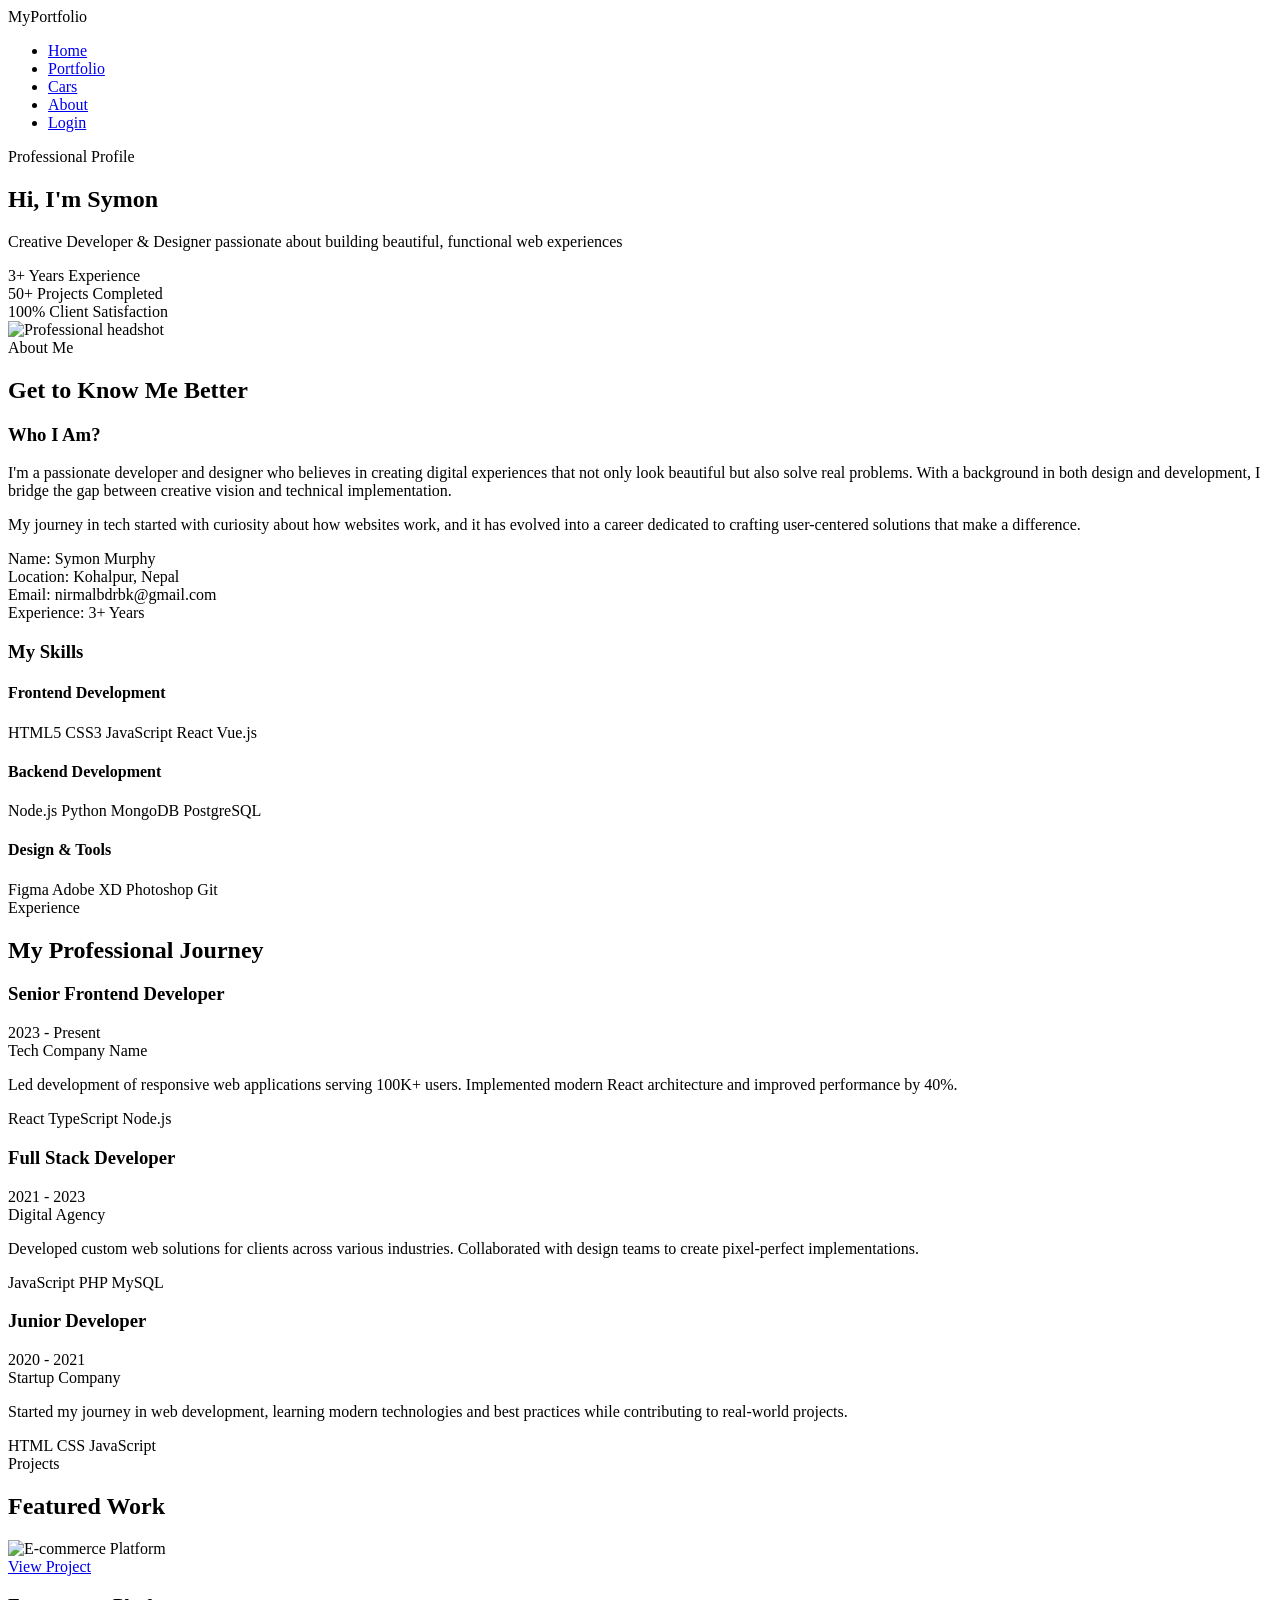
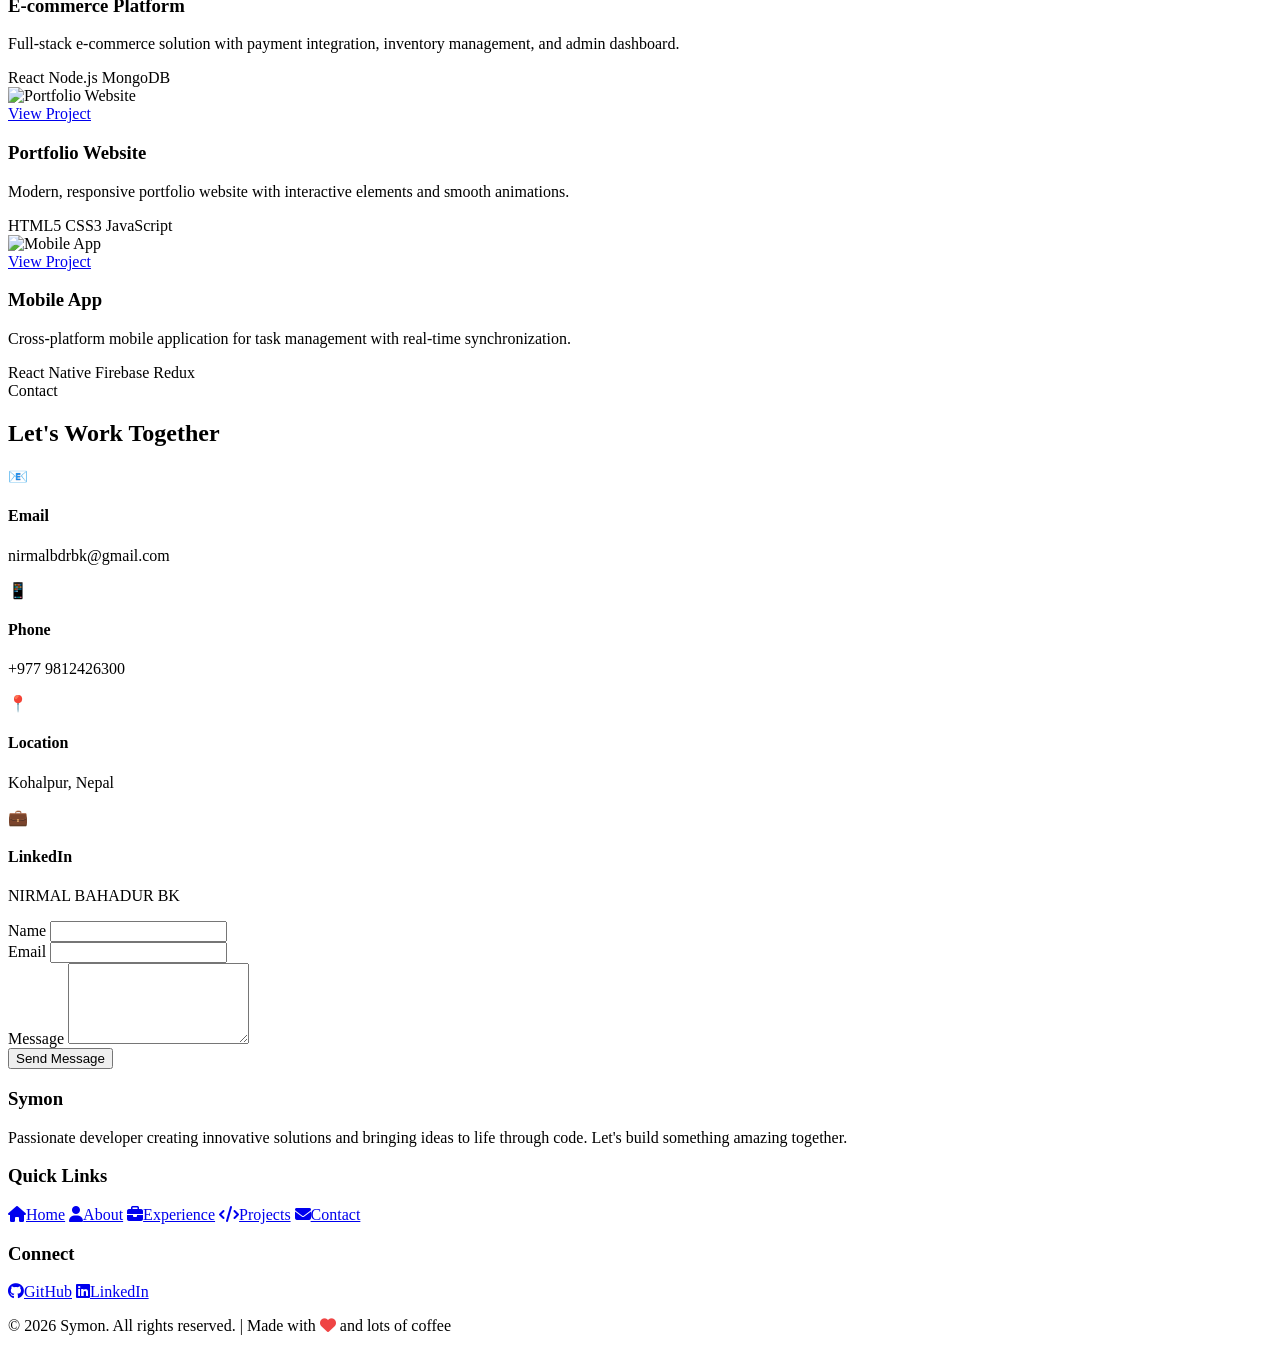
==== portfolio.html @ 5cd1dfa6 "portfolio HTML" ====
<!DOCTYPE html>
<html lang="en">
<head>
    <meta charset="UTF-8">
    <meta name="viewport" content="width=device-width, initial-scale=1.0">
    <title>My Portfolio | Professional Profile</title>
    <link href="https://fonts.googleapis.com/css2?family=Sora:wght@400;500;600;700;800&family=DM+Sans:wght@400;500;700&display=swap" rel="stylesheet">
    <link rel="stylesheet" href="https://cdnjs.cloudflare.com/ajax/libs/font-awesome/6.4.0/css/all.min.css" integrity="sha512-p0dMia7JN+Dz998t5u6NReN7EZaN3VFC7MQusqZ9x0h+3j4gcU+vX+F2FcvXmYkxNTPAu9v0NndHK0PbkI3v6w==" crossorigin="anonymous" referrerpolicy="no-referrer" />
    <link rel="stylesheet" href="./portfolio.css">
</head>
<body>
    <!-- Navigation Bar -->
    <nav class="navbar">
        <div class="nav-container">
            <div class="logo">MyPortfolio</div>
            <ul class="nav-menu">
                <li><a href="#home" class="nav-link active">Home</a></li>
                <li><a href="#projects" class="nav-link">Portfolio</a></li>
                <li><a href="./cars.html" class="nav-link">Cars</a></li>
                <li><a href="#about" class="nav-link">About</a></li>
                <li><a href="./login.html" class="nav-link login-btn">Login</a></li>
            </ul>
        </div>
    </nav>

    <!-- Hero Section -->
    <section class="portfolio-hero" id="home">
        <div class="hero-content">
            <div class="hero-badge">Professional Profile</div>
            <h1 class="hero-title">Hi, I'm <span class="highlight">Symon</span></h1>
            <p class="hero-subtitle">Creative Developer & Designer passionate about building beautiful, functional web experiences</p>
            <div class="hero-stats">
                <div class="stat-item">
                    <span class="stat-number">3+</span>
                    <span class="stat-label">Years Experience</span>
                </div>
                <div class="stat-item">
                    <span class="stat-number">50+</span>
                    <span class="stat-label">Projects Completed</span>
                </div>
                <div class="stat-item">
                    <span class="stat-number">100%</span>
                    <span class="stat-label">Client Satisfaction</span>
                </div>
            </div>
        </div>
        <div class="hero-visual">
            <div class="profile-image">
                <img src="./images/IMG.jpg" alt="Professional headshot" class="profile-photo">
                <div class="profile-overlay"></div>
            </div>
        </div>
    </section>

    <!-- About Section -->
    <section class="about-section" id="about">
        <div class="section-container">
            <div class="section-header">
                <div class="section-label">About Me</div>
                <h2>Get to Know Me Better</h2>
            </div>
            <div class="about-grid">
                <div class="about-content">
                    <h3>Who I Am?</h3>
                    <p>I'm a passionate developer and designer who believes in creating digital experiences that not only look beautiful but also solve real problems. With a background in both design and development, I bridge the gap between creative vision and technical implementation.</p>
                    <p>My journey in tech started with curiosity about how websites work, and it has evolved into a career dedicated to crafting user-centered solutions that make a difference.</p>
                    <div class="personal-info">
                        <div class="info-item">
                            <span class="info-label">Name:</span>
                            <span class="info-value">Symon Murphy</span>
                        </div>
                        <div class="info-item">
                            <span class="info-label">Location:</span>
                            <span class="info-value">Kohalpur, Nepal</span>
                        </div>
                        <div class="info-item">
                            <span class="info-label">Email:</span>
                            <span class="info-value">nirmalbdrbk@gmail.com</span>
                        </div>
                        <div class="info-item">
                            <span class="info-label">Experience:</span>
                            <span class="info-value">3+ Years</span>
                        </div>
                    </div>
                </div>
                <div class="skills-content">
                    <h3>My Skills</h3>
                    <div class="skills-grid">
                        <div class="skill-category">
                            <h4>Frontend Development</h4>
                            <div class="skill-tags">
                                <span class="skill-tag">HTML5</span>
                                <span class="skill-tag">CSS3</span>
                                <span class="skill-tag">JavaScript</span>
                                <span class="skill-tag">React</span>
                                <span class="skill-tag">Vue.js</span>
                            </div>
                        </div>
                        <div class="skill-category">
                            <h4>Backend Development</h4>
                            <div class="skill-tags">
                                <span class="skill-tag">Node.js</span>
                                <span class="skill-tag">Python</span>
                                <span class="skill-tag">MongoDB</span>
                                <span class="skill-tag">PostgreSQL</span>
                            </div>
                        </div>
                        <div class="skill-category">
                            <h4>Design & Tools</h4>
                            <div class="skill-tags">
                                <span class="skill-tag">Figma</span>
                                <span class="skill-tag">Adobe XD</span>
                                <span class="skill-tag">Photoshop</span>
                                <span class="skill-tag">Git</span>
                            </div>
                        </div>
                    </div>
                </div>
            </div>
        </div>
    </section>

    <!-- Experience Section -->
    <section class="experience-section" id="experience">
        <div class="section-container">
            <div class="section-header">
                <div class="section-label">Experience</div>
                <h2>My Professional Journey</h2>
            </div>
            <div class="timeline">
                <div class="timeline-item">
                    <div class="timeline-marker"></div>
                    <div class="timeline-content">
                        <div class="timeline-header">
                            <h3>Senior Frontend Developer</h3>
                            <span class="timeline-date">2023 - Present</span>
                        </div>
                        <div class="timeline-company">Tech Company Name</div>
                        <p>Led development of responsive web applications serving 100K+ users. Implemented modern React architecture and improved performance by 40%.</p>
                        <div class="timeline-skills">
                            <span>React</span>
                            <span>TypeScript</span>
                            <span>Node.js</span>
                        </div>
                    </div>
                </div>
                <div class="timeline-item">
                    <div class="timeline-marker"></div>
                    <div class="timeline-content">
                        <div class="timeline-header">
                            <h3>Full Stack Developer</h3>
                            <span class="timeline-date">2021 - 2023</span>
                        </div>
                        <div class="timeline-company">Digital Agency</div>
                        <p>Developed custom web solutions for clients across various industries. Collaborated with design teams to create pixel-perfect implementations.</p>
                        <div class="timeline-skills">
                            <span>JavaScript</span>
                            <span>PHP</span>
                            <span>MySQL</span>
                        </div>
                    </div>
                </div>
                <div class="timeline-item">
                    <div class="timeline-marker"></div>
                    <div class="timeline-content">
                        <div class="timeline-header">
                            <h3>Junior Developer</h3>
                            <span class="timeline-date">2020 - 2021</span>
                        </div>
                        <div class="timeline-company">Startup Company</div>
                        <p>Started my journey in web development, learning modern technologies and best practices while contributing to real-world projects.</p>
                        <div class="timeline-skills">
                            <span>HTML</span>
                            <span>CSS</span>
                            <span>JavaScript</span>
                        </div>
                    </div>
                </div>
            </div>
        </div>
    </section>

    <!-- Projects Section -->
    <section class="projects-section" id="projects">
        <div class="section-container">
            <div class="section-header">
                <div class="section-label">Projects</div>
                <h2>Featured Work</h2>
            </div>
            <div class="projects-grid">
                <div class="project-card">
                    <div class="project-image">
                        <img src="./images/commerce.avif" alt="E-commerce Platform">
                        <div class="project-overlay">
                            <a href="#" class="project-link">View Project</a>
                        </div>
                    </div>
                    <div class="project-content">
                        <h3>E-commerce Platform</h3>
                        <p>Full-stack e-commerce solution with payment integration, inventory management, and admin dashboard.</p>
                        <div class="project-tech">
                            <span>React</span>
                            <span>Node.js</span>
                            <span>MongoDB</span>
                        </div>
                    </div>
                </div>
                <div class="project-card">
                    <div class="project-image">
                        <img src="./images/portfolio.png" alt="Portfolio Website">
                        <div class="project-overlay">
                            <a href="#" class="project-link">View Project</a>
                        </div>
                    </div>
                    <div class="project-content">
                        <h3>Portfolio Website</h3>
                        <p>Modern, responsive portfolio website with interactive elements and smooth animations.</p>
                        <div class="project-tech">
                            <span>HTML5</span>
                            <span>CSS3</span>
                            <span>JavaScript</span>
                        </div>
                    </div>
                </div>
                <div class="project-card">
                    <div class="project-image">
                        <img src="./images/mobile_app.jpg" alt="Mobile App">
                        <div class="project-overlay">
                            <a href="#" class="project-link">View Project</a>
                        </div>
                    </div>
                    <div class="project-content">
                        <h3>Mobile App</h3>
                        <p>Cross-platform mobile application for task management with real-time synchronization.</p>
                        <div class="project-tech">
                            <span>React Native</span>
                            <span>Firebase</span>
                            <span>Redux</span>
                        </div>
                    </div>
                </div>
            </div>
        </div>
    </section>

    <!-- Contact Section -->
    <section class="contact-section" id="contact">
        <div class="section-container">
            <div class="section-header">
                <div class="section-label">Contact</div>
                <h2>Let's Work Together</h2>
            </div>
            <div class="contact-content">
                <div class="contact-info">
                    <div class="contact-item">
                        <div class="contact-icon">📧</div>
                        <div class="contact-details">
                            <h4>Email</h4>
                            <p>nirmalbdrbk@gmail.com</p>
                        </div>
                    </div>
                    <div class="contact-item">
                        <div class="contact-icon">📱</div>
                        <div class="contact-details">
                            <h4>Phone</h4>
                            <p>+977 9812426300</p>
                        </div>
                    </div>
                    <div class="contact-item">
                        <div class="contact-icon">📍</div>
                        <div class="contact-details">
                            <h4>Location</h4>
                            <p>Kohalpur, Nepal</p>
                        </div>
                    </div>
                    <div class="contact-item">
                        <div class="contact-icon">💼</div>
                        <div class="contact-details">
                            <h4>LinkedIn</h4>
                            <p>NIRMAL BAHADUR BK</p>
                        </div>
                    </div>
                </div>
                <div class="contact-form">
                    <form class="form">
                        <div class="form-group">
                            <label for="contact-name">Name</label>
                            <input type="text" id="contact-name" name="name" required>
                        </div>
                        <div class="form-group">
                            <label for="contact-email">Email</label>
                            <input type="email" id="contact-email" name="email" required>
                        </div>
                        <div class="form-group">
                            <label for="contact-message">Message</label>
                            <textarea id="contact-message" name="message" rows="5" required></textarea>
                        </div>
                        <button type="submit" class="submit-btn">Send Message</button>
                    </form>
                </div>
            </div>
        </div>
    </section>

    <!-- Footer -->
    <footer class="footer">
        <div class="footer-container">
            <div class="footer-content">
                <div class="footer-section">
                    <h3>Symon</h3>
                    <p>Passionate developer creating innovative solutions and bringing ideas to life through code. Let's build something amazing together.</p>
                </div>
                <div class="footer-section">
                    <h3>Quick Links</h3>
                    <div class="footer-links">
                        <a href="./index.html"><i class="fas fa-home"></i>Home</a>
                        <a href="#about"><i class="fas fa-user"></i>About</a>
                        <a href="#experience"><i class="fas fa-briefcase"></i>Experience</a>
                        <a href="#projects"><i class="fas fa-code"></i>Projects</a>
                        <a href="#contact"><i class="fas fa-envelope"></i>Contact</a>
                    </div>
                </div>
                <div class="footer-section">
                    <h3>Connect</h3>
                    <div class="footer-links">
                        <a href="https://github.com/symon-br" target="_blank"><i class="fab fa-github"></i>GitHub</a>
                        <a href="https://www.linkedin.com/in/nirmal-bahadur-bk-346a613a9/" target="_blank"><i class="fab fa-linkedin"></i>LinkedIn</a>
                        <!-- <a href="mailto:nirmalbdrbk@gmail.com"><i class="fas fa-envelope"></i>Email</a> -->
                    </div>
                </div>
            </div>
            <div class="footer-bottom">
                <p>&copy; 2026 <span class="highlight">Symon</span>. All rights reserved. | Made with <i class="fas fa-heart" style="color: #ef4444;"></i> and lots of coffee</p>
            </div>
        </div>
    </footer>

    <script src="./portfolio.js"></script>
</body>
</html>
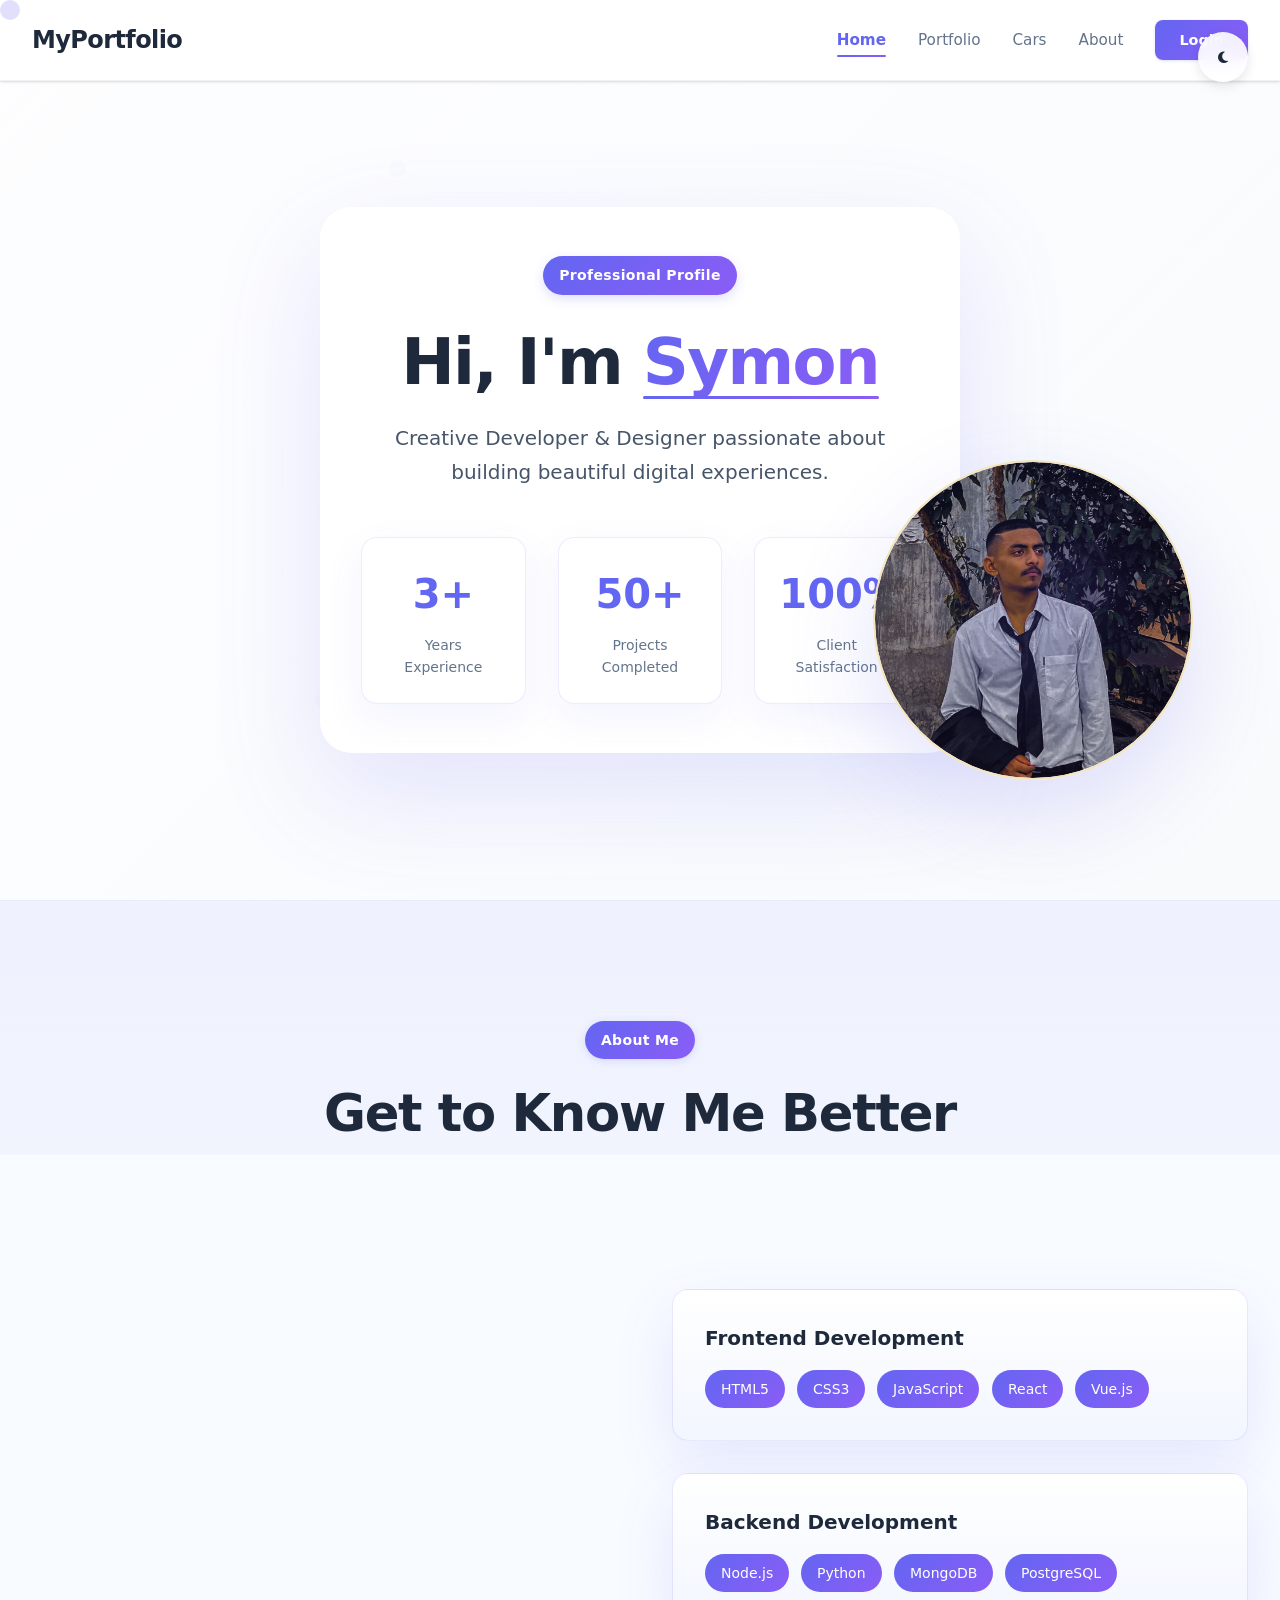
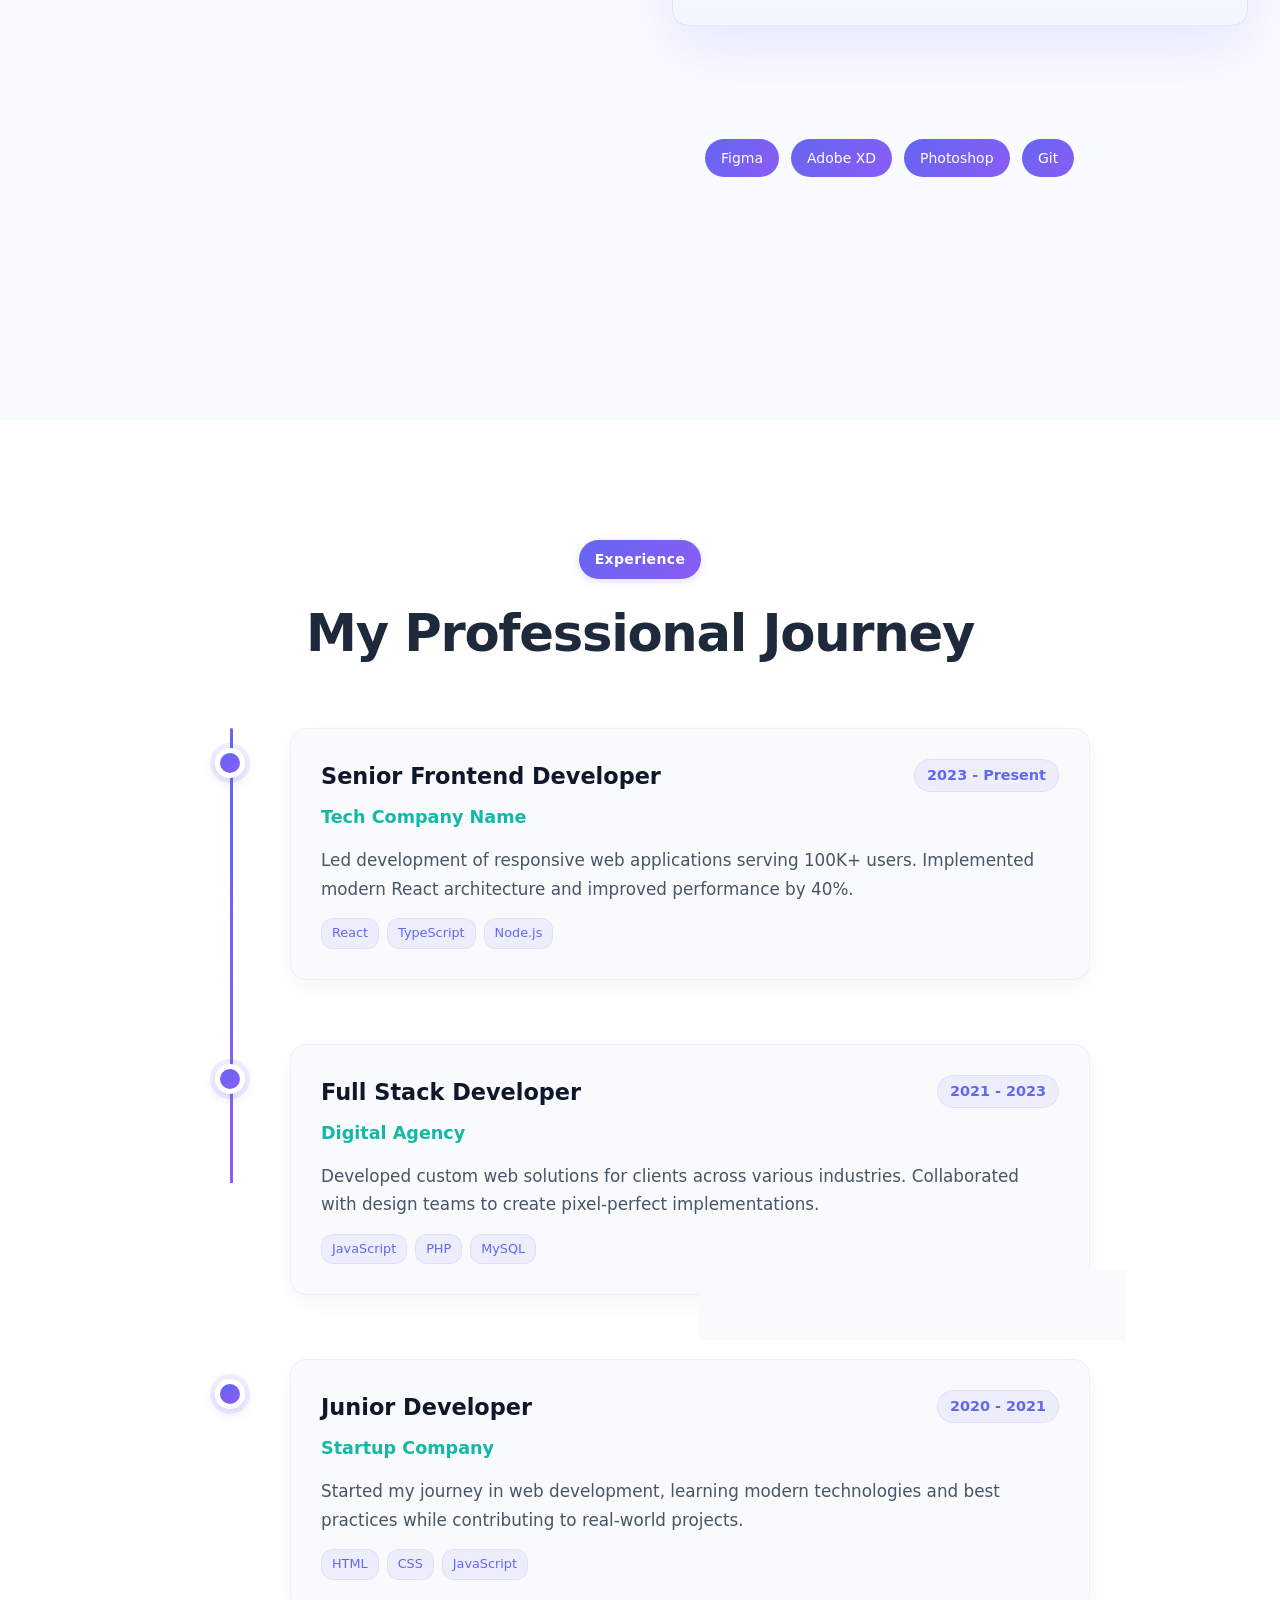
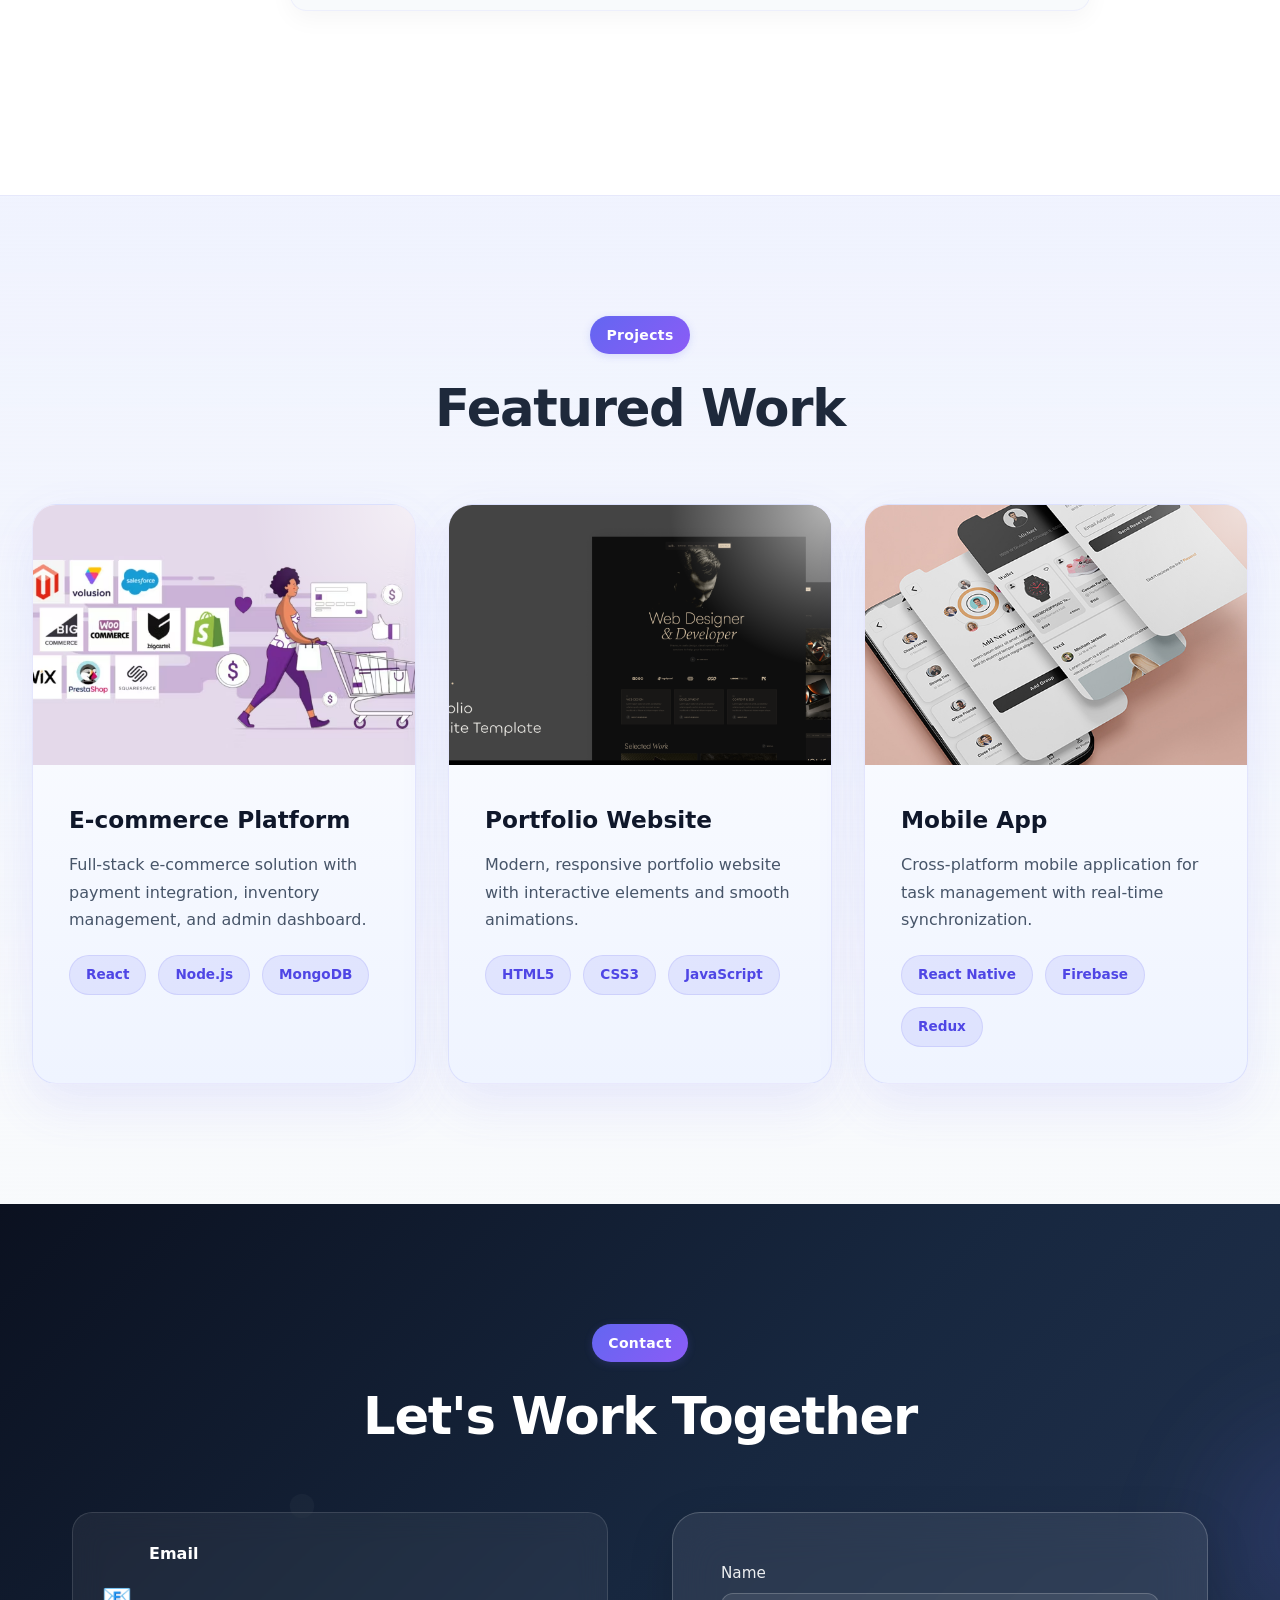
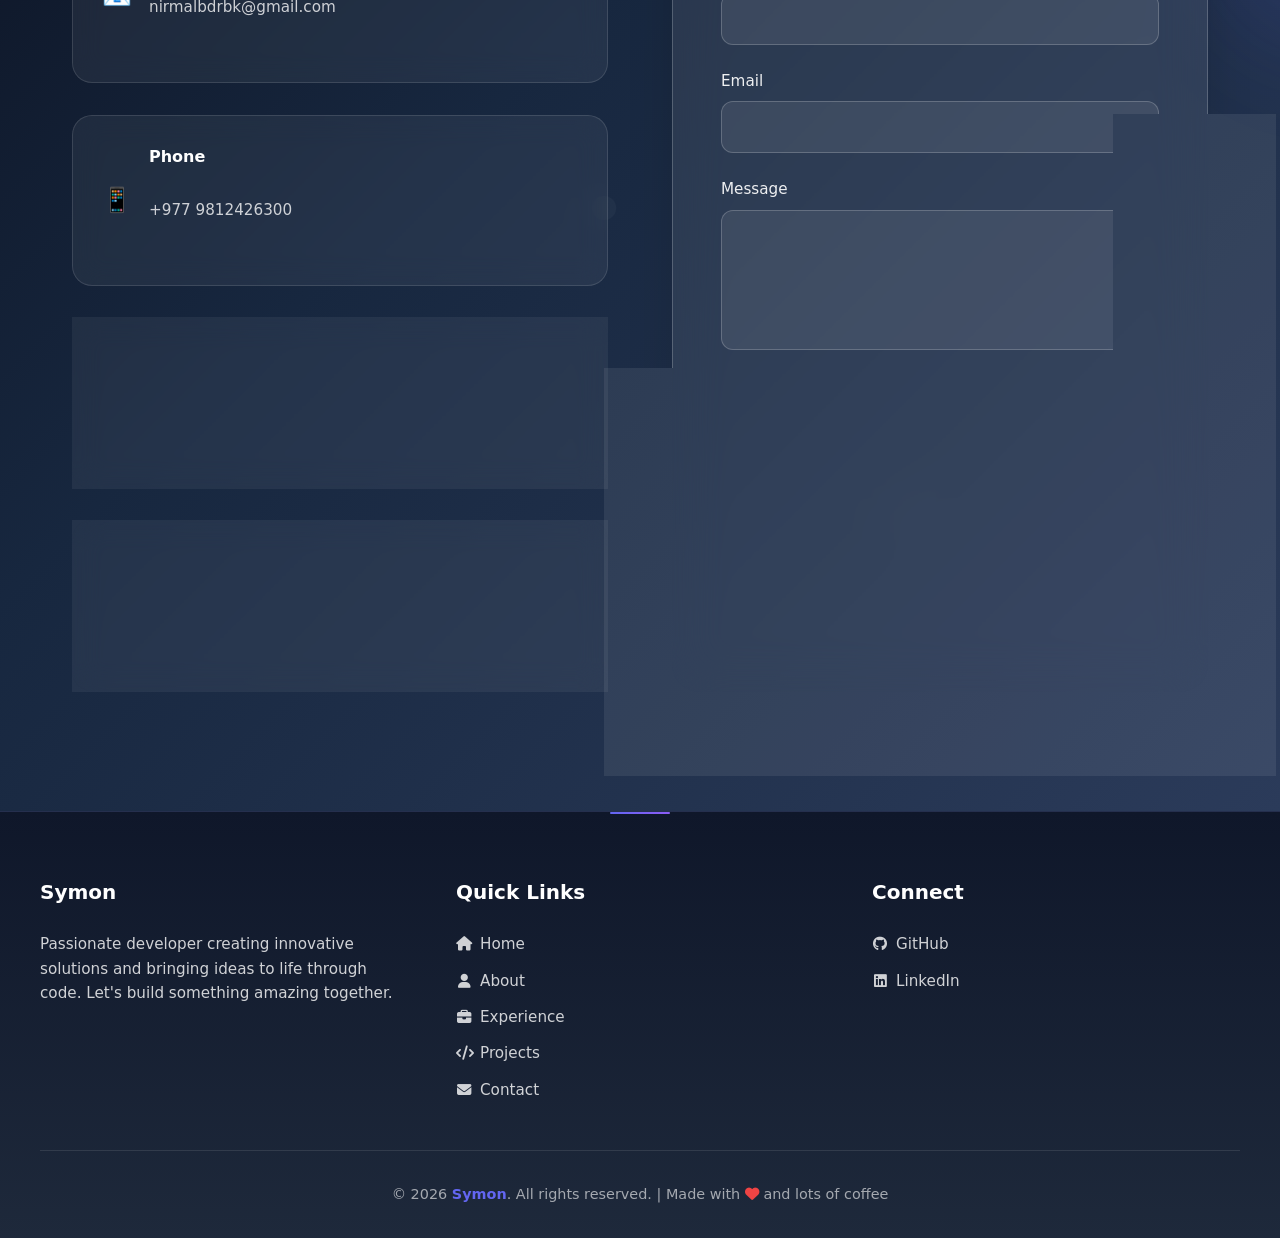
==== commit 87075b66: "Update" ====
--- a/portfolio.html
+++ b/portfolio.html
@@ -79,7 +79,7 @@
                         </div>
                         <div class="info-item">
                             <span class="info-label">Experience:</span>
-                            <span class="info-value">3+ Years</span>
+                            <span class="info-value">1+ Years</span>
                         </div>
                     </div>
                 </div>
--- a/portfolio.css
+++ b/portfolio.css
@@ -0,0 +1,1157 @@
+/* Portfolio Styles - Professional Edition */
+* {
+    margin: 0;
+    padding: 0;
+    box-sizing: border-box;
+}
+
+body {
+    font-family: 'Sora', 'DM Sans', system-ui, -apple-system, BlinkMacSystemFont, sans-serif;
+    line-height: 1.6;
+    color: #0f172a;
+    background-image: radial-gradient(circle at top left, rgba(99, 102, 241, 0.12), transparent 18%), radial-gradient(circle at bottom right, rgba(139, 92, 246, 0.08), transparent 16%);
+    background-color: #f8fbff;
+    background-attachment: fixed;
+    min-height: 100vh;
+    -webkit-font-smoothing: antialiased;
+    -moz-osx-font-smoothing: grayscale;
+}
+
+/* Navigation */
+.navbar {
+    background: rgba(255, 255, 255, 0.98);
+    backdrop-filter: blur(20px);
+    box-shadow: 0 1px 3px rgba(0, 0, 0, 0.1), 0 1px 2px rgba(0, 0, 0, 0.06);
+    position: fixed;
+    top: 0;
+    width: 100%;
+    z-index: 1000;
+    border-bottom: 1px solid rgba(0, 0, 0, 0.05);
+}
+
+.nav-container {
+    max-width: 1280px;
+    margin: 0 auto;
+    padding: 0 32px;
+    display: flex;
+    justify-content: space-between;
+    align-items: center;
+    height: 80px;
+}
+
+.logo {
+    font-size: 1.5rem;
+    font-weight: 700;
+    letter-spacing: -0.025em;
+    color: #1e293b;
+    transition: color 0.2s ease;
+}
+
+.logo:hover {
+    color: #6366f1;
+}
+
+.nav-menu {
+    display: flex;
+    list-style: none;
+    gap: 2rem;
+    align-items: center;
+}
+
+.nav-link {
+    text-decoration: none;
+    color: #64748b;
+    font-weight: 500;
+    font-size: 0.95rem;
+    transition: all 0.2s ease;
+    position: relative;
+    padding: 0.5rem 0;
+}
+
+.nav-link:hover {
+    color: #1e293b;
+}
+
+.nav-link.active {
+    color: #6366f1;
+    font-weight: 600;
+}
+
+.nav-link.active::after {
+    content: '';
+    position: absolute;
+    bottom: 0;
+    left: 0;
+    width: 100%;
+    height: 2px;
+    background: linear-gradient(90deg, #6366f1, #8b5cf6);
+    border-radius: 1px;
+}
+
+.login-btn {
+    background: linear-gradient(135deg, #6366f1, #8b5cf6);
+    color: white !important;
+    padding: 0.75rem 1.5rem;
+    border-radius: 0.5rem;
+    font-size: 0.9rem;
+    font-weight: 600;
+    transition: all 0.2s ease;
+    box-shadow: 0 1px 3px rgba(99, 102, 241, 0.2);
+    border: none;
+    cursor: pointer;
+}
+
+.login-btn:hover {
+    transform: translateY(-1px);
+    box-shadow: 0 4px 12px rgba(99, 102, 241, 0.3);
+}
+
+/* Hero Section */
+.portfolio-hero {
+    padding: 160px 32px 100px;
+    min-height: 100vh;
+    display: flex;
+    align-items: center;
+    justify-content: center;
+    position: relative;
+    overflow: hidden;
+    background: linear-gradient(135deg, #eef2ff 0%, #f0f4ff 40%, #fcfcff 100%);
+}
+
+.portfolio-hero::before {
+    content: '';
+    position: absolute;
+    top: 0;
+    left: 0;
+    width: 100%;
+    height: 100%;
+    background: url('https://images.unsplash.com/photo-1557683316-973673baf926?w=1200&h=600&fit=crop') center/cover;
+    opacity: 0.05;
+    z-index: 0;
+    filter: blur(1px);
+}
+
+.portfolio-hero::after {
+    content: '';
+    position: absolute;
+    top: 0;
+    left: 0;
+    width: 100%;
+    height: 100%;
+    background: linear-gradient(135deg, rgba(255, 255, 255, 0.92) 0%, rgba(248, 250, 252, 0.9) 100%);
+    z-index: 1;
+}
+
+.hero-content {
+    max-width: 640px;
+    text-align: center;
+    position: relative;
+    z-index: 2;
+    background: rgba(255, 255, 255, 0.95);
+    border-radius: 2rem;
+    padding: 3rem 2.5rem;
+    box-shadow: 0 40px 110px rgba(99, 102, 241, 0.16);
+    border: 1px solid rgba(255, 255, 255, 0.75);
+    backdrop-filter: blur(20px);
+    transform: translateY(40px);
+    opacity: 0;
+}
+
+.hero-badge {
+    display: inline-flex;
+    align-items: center;
+    padding: 0.5rem 1rem;
+    border-radius: 2rem;
+    background: linear-gradient(135deg, #6366f1, #8b5cf6);
+    color: white;
+    font-size: 0.875rem;
+    font-weight: 600;
+    letter-spacing: 0.025em;
+    margin-bottom: 2rem;
+    box-shadow: 0 4px 12px rgba(99, 102, 241, 0.2);
+    transform: translateY(20px);
+    opacity: 0;
+}
+
+.hero-title {
+    font-size: clamp(2.5rem, 5vw, 4rem);
+    font-weight: 700;
+    line-height: 1.1;
+    margin-bottom: 1.5rem;
+    letter-spacing: -0.025em;
+    color: #1e293b;
+    transform: translateY(30px);
+    opacity: 0;
+}
+
+.hero-title .highlight {
+    background: linear-gradient(135deg, #6366f1, #8b5cf6);
+    -webkit-background-clip: text;
+    -webkit-text-fill-color: transparent;
+    background-clip: text;
+    position: relative;
+}
+
+.hero-title .highlight::after {
+    content: '';
+    position: absolute;
+    bottom: 0;
+    left: 0;
+    width: 100%;
+    height: 3px;
+    background: linear-gradient(90deg, #6366f1, #8b5cf6);
+    border-radius: 2px;
+    transform: scaleX(0);
+    transform-origin: left;
+    animation: highlightUnderline 2s ease 1.5s forwards;
+}
+
+.hero-subtitle {
+    font-size: 1.25rem;
+    margin-bottom: 3rem;
+    color: #475569;
+    font-weight: 400;
+    line-height: 1.7;
+    max-width: 520px;
+    margin-left: auto;
+    margin-right: auto;
+    transform: translateY(25px);
+    opacity: 0;
+}
+
+.hero-stats {
+    display: grid;
+    grid-template-columns: repeat(auto-fit, minmax(160px, 1fr));
+    gap: 2rem;
+    margin-top: 3rem;
+    max-width: 600px;
+    margin-left: auto;
+    margin-right: auto;
+    transform: translateY(20px);
+    opacity: 0;
+}
+
+.stat-item {
+    text-align: center;
+    padding: 1.5rem;
+    background: white;
+    border-radius: 1rem;
+    box-shadow: 0 14px 38px rgba(99, 102, 241, 0.08);
+    border: 1px solid rgba(99, 102, 241, 0.12);
+    transition: all 0.2s ease;
+}
+
+.stat-item:hover {
+    transform: translateY(-4px);
+    box-shadow: 0 30px 70px rgba(99, 102, 241, 0.12);
+}
+
+.stat-number {
+    display: block;
+    font-size: 2.5rem;
+    font-weight: 700;
+    color: #6366f1;
+    margin-bottom: 0.5rem;
+}
+
+.stat-label {
+    display: block;
+    font-size: 0.875rem;
+    color: #64748b;
+    font-weight: 500;
+}
+
+.hero-visual {
+    position: absolute;
+    right: 6%;
+    top: 50%;
+    transform: translateY(-50%);
+    z-index: 2;
+    width: 340px;
+    height: 340px;
+    display: grid;
+    place-items: center;
+    transform: translateY(40px) scale(0.9);
+    opacity: 0;
+}
+
+.profile-image {
+    position: relative;
+    width: 320px;
+    height: 320px;
+    border-radius: 50%;
+    overflow: hidden;
+    box-shadow: 0 35px 90px rgba(99, 102, 241, 0.18);
+    border: 2px solid #F4E4BC;
+    transition: all 0.4s cubic-bezier(0.25, 0.46, 0.45, 0.94);
+    cursor: pointer;
+}
+
+.profile-image::before {
+    content: '';
+    position: absolute;
+    inset: -20%;
+    background: radial-gradient(circle, rgba(99, 102, 241, 0.15), transparent 40%);
+    filter: blur(30px);
+    pointer-events: none;
+    border-radius: 50%;
+}
+
+.profile-image::after {
+    content: '';
+    position: absolute;
+    inset: 15% 12% auto auto;
+    width: 150px;
+    height: 150px;
+    background: radial-gradient(circle, rgba(139, 92, 246, 0.12), transparent 40%);
+    filter: blur(25px);
+    pointer-events: none;
+    border-radius: 50%;
+}
+
+.profile-photo {
+    width: 100%;
+    height: 100%;
+    object-fit: cover;
+    border-radius: 50%;
+    transition: all 0.4s cubic-bezier(0.25, 0.46, 0.45, 0.94);
+}
+
+.profile-overlay {
+    position: absolute;
+    top: 0;
+    left: 0;
+    width: 100%;
+    height: 100%;
+    background: linear-gradient(135deg, rgba(99, 102, 241, 0.12), rgba(139, 92, 246, 0.08));
+    border-radius: 50%;
+    transition: all 0.4s cubic-bezier(0.25, 0.46, 0.45, 0.94);
+}
+
+/* Section Styles */
+.section-container {
+    max-width: 1280px;
+    margin: 0 auto;
+    padding: 120px 32px;
+}
+
+.section-header {
+    text-align: center;
+    margin-bottom: 4rem;
+}
+
+.section-label {
+    display: inline-flex;
+    align-items: center;
+    padding: 0.5rem 1rem;
+    border-radius: 2rem;
+    background: linear-gradient(135deg, #6366f1, #8b5cf6);
+    color: white;
+    font-size: 0.875rem;
+    font-weight: 600;
+    letter-spacing: 0.025em;
+    margin-bottom: 1.5rem;
+    box-shadow: 0 2px 8px rgba(99, 102, 241, 0.2);
+}
+
+.section-header h2 {
+    font-size: clamp(2.25rem, 4vw, 3.5rem);
+    line-height: 1.2;
+    margin-bottom: 1rem;
+    color: #1e293b;
+    letter-spacing: -0.025em;
+    font-weight: 700;
+}
+
+/* About Section */
+.about-section {
+    background: linear-gradient(180deg, rgba(99, 102, 241, 0.06), rgba(248, 250, 252, 1));
+    border-top: 1px solid rgba(99, 102, 241, 0.1);
+}
+
+.about-grid {
+    display: grid;
+    grid-template-columns: 1fr 1fr;
+    gap: 4rem;
+    align-items: start;
+}
+
+.about-content h3 {
+    font-size: 1.875rem;
+    margin-bottom: 1.5rem;
+    color: #1e293b;
+    font-weight: 600;
+}
+
+.about-content p {
+    margin-bottom: 1.5rem;
+    color: #475569;
+    line-height: 1.8;
+    font-size: 1.1rem;
+}
+
+.personal-info {
+    margin-top: 2rem;
+    padding: 2rem;
+    background: rgba(255, 255, 255, 0.96);
+    border-radius: 1.25rem;
+    box-shadow: 0 18px 44px rgba(99, 102, 241, 0.08);
+    border: 1px solid rgba(99, 102, 241, 0.12);
+}
+
+.info-item {
+    display: flex;
+    align-items: center;
+    margin-bottom: 1rem;
+    padding: 0.75rem 0;
+    border-bottom: 1px solid rgba(99, 102, 241, 0.1);
+}
+
+.info-item:last-child {
+    border-bottom: none;
+    margin-bottom: 0;
+}
+
+.info-label {
+    font-weight: 600;
+    color: #6366f1;
+    min-width: 120px;
+    font-size: 0.95rem;
+}
+
+.info-value {
+    color: #1e293b;
+    font-size: 0.95rem;
+}
+
+/* Skills */
+.skills-content h3 {
+    font-size: 1.875rem;
+    margin-bottom: 2rem;
+    color: #1e293b;
+    font-weight: 600;
+}
+
+.skills-grid {
+    display: grid;
+    gap: 2rem;
+}
+
+.skill-category {
+    padding: 2rem;
+    background: linear-gradient(180deg, #ffffff, #f2f6ff);
+    border-radius: 1rem;
+    box-shadow: 0 22px 60px rgba(99, 102, 241, 0.12);
+    border: 1px solid rgba(99, 102, 241, 0.14);
+    transition: all 0.25s ease;
+}
+
+.skill-category:hover {
+    transform: translateY(-4px);
+    box-shadow: 0 32px 80px rgba(99, 102, 241, 0.14);
+}
+
+.skill-category h4 {
+    font-size: 1.25rem;
+    margin-bottom: 1rem;
+    color: #1e293b;
+    font-weight: 600;
+}
+
+.skill-tags {
+    display: flex;
+    flex-wrap: wrap;
+    gap: 0.75rem;
+}
+
+.skill-tag {
+    padding: 0.5rem 1rem;
+    background: linear-gradient(135deg, #6366f1, #8b5cf6);
+    color: white;
+    border-radius: 2rem;
+    font-size: 0.875rem;
+    font-weight: 500;
+    transition: transform 0.2s ease, box-shadow 0.2s ease;
+}
+
+.skill-tag:hover {
+    transform: translateY(-2px);
+    box-shadow: 0 6px 16px rgba(99, 102, 241, 0.24);
+}
+
+/* Experience Section */
+.experience-section {
+    background: white;
+}
+
+.timeline {
+    position: relative;
+    max-width: 900px;
+    margin: 0 auto;
+}
+
+.timeline::before {
+    content: '';
+    position: absolute;
+    left: 40px;
+    top: 0;
+    bottom: 0;
+    width: 3px;
+    background: linear-gradient(to bottom, #6366f1, #8b5cf6, #ec4899);
+    border-radius: 2px;
+}
+
+.timeline-item {
+    position: relative;
+    margin-bottom: 4rem;
+    padding-left: 100px;
+}
+
+.timeline-marker {
+    position: absolute;
+    left: 25px;
+    top: 20px;
+    width: 30px;
+    height: 30px;
+    background: linear-gradient(135deg, #6366f1, #8b5cf6);
+    border-radius: 50%;
+    border: 5px solid white;
+    box-shadow: 0 0 0 5px rgba(99, 102, 241, 0.1), 0 4px 12px rgba(99, 102, 241, 0.2);
+    z-index: 1;
+}
+
+.timeline-content {
+    background: white;
+    padding: 2.5rem;
+    border-radius: 1rem;
+    border: 1px solid rgba(0, 0, 0, 0.05);
+    box-shadow: 0 4px 12px rgba(0, 0, 0, 0.08), 0 2px 4px rgba(0, 0, 0, 0.04);
+    transition: all 0.2s ease;
+}
+
+.timeline-content:hover {
+    transform: translateX(4px);
+    box-shadow: 0 8px 24px rgba(0, 0, 0, 0.12), 0 4px 8px rgba(0, 0, 0, 0.08);
+}
+
+.timeline-header {
+    display: flex;
+    justify-content: space-between;
+    align-items: flex-start;
+    margin-bottom: 1rem;
+    flex-wrap: wrap;
+    gap: 0.75rem;
+}
+
+.timeline-header h3 {
+    font-size: 1.5rem;
+    color: #1e293b;
+    margin: 0;
+    font-weight: 600;
+}
+
+.timeline-date {
+    font-size: 0.9rem;
+    color: #6366f1;
+    font-weight: 600;
+    background: rgba(99, 102, 241, 0.08);
+    padding: 0.5rem 1rem;
+    border-radius: 2rem;
+    border: 1px solid rgba(99, 102, 241, 0.1);
+}
+
+.timeline-company {
+    color: #8b5cf6;
+    font-weight: 600;
+    margin-bottom: 1rem;
+    font-size: 1.1rem;
+}
+
+.timeline-content p {
+    color: #64748b;
+    line-height: 1.7;
+    margin-bottom: 1.5rem;
+    font-size: 1.05rem;
+}
+
+.timeline-skills {
+    display: flex;
+    flex-wrap: wrap;
+    gap: 0.5rem;
+}
+
+.timeline-skills span {
+    padding: 0.375rem 0.875rem;
+    background: rgba(139, 92, 246, 0.08);
+    color: #8b5cf6;
+    border-radius: 1.5rem;
+    font-size: 0.85rem;
+    font-weight: 500;
+    border: 1px solid rgba(139, 92, 246, 0.1);
+}
+
+.timeline-content {
+    background: rgba(248, 250, 252, 0.98);
+    padding: 30px;
+    border-radius: 16px;
+    border: 1px solid rgba(99, 102, 241, 0.08);
+    box-shadow: 0 8px 24px rgba(0, 0, 0, 0.04);
+}
+
+.timeline-header {
+    display: flex;
+    justify-content: space-between;
+    align-items: flex-start;
+    margin-bottom: 8px;
+    flex-wrap: wrap;
+    gap: 10px;
+}
+
+.timeline-header h3 {
+    font-size: 1.4rem;
+    color: #0f172a;
+    margin: 0;
+}
+
+.timeline-date {
+    font-size: 0.9rem;
+    color: #6366f1;
+    font-weight: 600;
+    background: rgba(99, 102, 241, 0.08);
+    padding: 4px 12px;
+    border-radius: 20px;
+}
+
+.timeline-company {
+    color: #14b8a6;
+    font-weight: 600;
+    margin-bottom: 15px;
+}
+
+.timeline-content p {
+    color: #475569;
+    line-height: 1.7;
+    margin-bottom: 15px;
+}
+
+.timeline-skills {
+    display: flex;
+    flex-wrap: wrap;
+    gap: 8px;
+}
+
+.timeline-skills span {
+    padding: 4px 10px;
+    background: rgba(99, 102, 241, 0.08);
+    color: #6366f1;
+    border-radius: 12px;
+    font-size: 0.8rem;
+    font-weight: 500;
+}
+
+/* Projects Section */
+.projects-section {
+    background: linear-gradient(180deg, rgba(99, 102, 241, 0.05), rgba(248, 250, 252, 1));
+    border-top: 1px solid rgba(99, 102, 241, 0.12);
+}
+
+.projects-grid {
+    display: grid;
+    grid-template-columns: repeat(auto-fit, minmax(360px, 1fr));
+    gap: 2rem;
+}
+
+.project-card {
+    background: linear-gradient(180deg, #ffffff, #eff4ff);
+    border-radius: 1.5rem;
+    overflow: hidden;
+    box-shadow: 0 20px 50px rgba(99, 102, 241, 0.12);
+    border: 1px solid rgba(99, 102, 241, 0.14);
+    transition: transform 0.3s ease, box-shadow 0.3s ease;
+}
+
+.project-card:hover {
+    transform: translateY(-8px) scale(1.005);
+    box-shadow: 0 28px 70px rgba(99, 102, 241, 0.18);
+}
+
+.project-image {
+    position: relative;
+    height: 260px;
+    overflow: hidden;
+    background: linear-gradient(135deg, #eef2ff, #ffffff);
+}
+
+.project-image::after {
+    content: '';
+    position: absolute;
+    inset: 0;
+    background: radial-gradient(circle at top right, rgba(255, 255, 255, 0.6), transparent 35%);
+    pointer-events: none;
+}
+
+.project-image img {
+    width: 100%;
+    height: 100%;
+    object-fit: cover;
+    transition: transform 0.35s ease;
+}
+
+.project-card:hover .project-image img {
+    transform: scale(1.07) rotate(0.2deg);
+}
+
+.project-overlay {
+    position: absolute;
+    top: 0;
+    left: 0;
+    width: 100%;
+    height: 100%;
+    background: linear-gradient(135deg, rgba(99, 102, 241, 0.92), rgba(139, 92, 246, 0.92));
+    display: flex;
+    align-items: center;
+    justify-content: center;
+    opacity: 0;
+    transition: opacity 0.3s ease;
+}
+
+.project-card:hover .project-overlay {
+    opacity: 1;
+}
+
+.project-link {
+    padding: 0.85rem 1.6rem;
+    background: rgba(255, 255, 255, 0.95);
+    color: #6366f1;
+    text-decoration: none;
+    border-radius: 2rem;
+    font-weight: 600;
+    font-size: 0.95rem;
+    transition: all 0.25s ease;
+    box-shadow: 0 8px 24px rgba(99, 102, 241, 0.18);
+}
+
+.project-link:hover {
+    background: #6366f1;
+    color: white;
+    transform: translateY(-1px);
+}
+
+.project-content {
+    padding: 2.25rem;
+}
+
+.project-content h3 {
+    font-size: 1.45rem;
+    margin-bottom: 0.85rem;
+    color: #0f172a;
+    font-weight: 700;
+}
+
+.project-content p {
+    color: #475569;
+    line-height: 1.7;
+    margin-bottom: 1.4rem;
+    font-size: 1rem;
+}
+
+.project-tech {
+    display: flex;
+    flex-wrap: wrap;
+    gap: 0.75rem;
+}
+
+.project-tech span {
+    padding: 0.5rem 1rem;
+    background: rgba(99, 102, 241, 0.12);
+    color: #4f46e5;
+    border-radius: 1.5rem;
+    font-size: 0.85rem;
+    font-weight: 600;
+    border: 1px solid rgba(99, 102, 241, 0.14);
+}
+
+/* Contact Section */
+.contact-section {
+    background: linear-gradient(135deg, #0b1120 0%, #17273f 40%, #2b3b5a 100%);
+    color: white;
+    position: relative;
+    overflow: hidden;
+}
+
+.contact-section::before {
+    content: '';
+    position: absolute;
+    top: 0;
+    left: 0;
+    width: 100%;
+    height: 100%;
+    background: url('data:image/svg+xml,<svg xmlns="http://www.w3.org/2000/svg" viewBox="0 0 100 100"><defs><pattern id="grain" width="100" height="100" patternUnits="userSpaceOnUse"><circle cx="25" cy="25" r="1" fill="white" opacity="0.03"/><circle cx="75" cy="75" r="1" fill="white" opacity="0.03"/><circle cx="50" cy="50" r="1" fill="white" opacity="0.03"/></pattern></defs><rect width="100" height="100" fill="url(%23grain)"/></svg>');
+    pointer-events: none;
+}
+
+.contact-section::after {
+    content: '';
+    position: absolute;
+    right: -20%;
+    top: 10%;
+    width: 420px;
+    height: 420px;
+    background: radial-gradient(circle, rgba(99, 102, 241, 0.18), transparent 55%);
+    filter: blur(40px);
+    pointer-events: none;
+}
+
+.contact-section .section-header h2 {
+    color: white;
+}
+
+.contact-content {
+    position: relative;
+    z-index: 1;
+    display: grid;
+    grid-template-columns: 1fr 1fr;
+    gap: 4rem;
+    max-width: 1200px;
+    margin: 0 auto;
+    padding: 0 2rem;
+}
+
+.contact-info {
+    display: flex;
+    flex-direction: column;
+    gap: 2rem;
+}
+
+.contact-info h2 {
+    font-size: 2.5rem;
+    margin-bottom: 1rem;
+    color: white;
+    font-weight: 700;
+}
+
+.contact-info p {
+    font-size: 1.1rem;
+    line-height: 1.8;
+    color: rgba(255, 255, 255, 0.88);
+    margin-bottom: 2rem;
+}
+
+.contact-details {
+    display: flex;
+    flex-direction: column;
+    gap: 1.5rem;
+}
+
+.contact-item {
+    display: flex;
+    align-items: center;
+    gap: 1rem;
+    padding: 1.75rem;
+    background: rgba(255, 255, 255, 0.06);
+    border-radius: 1.25rem;
+    backdrop-filter: blur(14px);
+    border: 1px solid rgba(255, 255, 255, 0.12);
+    transition: all 0.25s ease;
+}
+
+.contact-item:hover {
+    background: rgba(255, 255, 255, 0.12);
+    transform: translateX(4px);
+    box-shadow: 0 18px 40px rgba(0, 0, 0, 0.14);
+}
+
+.contact-icon {
+    font-size: 1.5rem;
+    color: #a78bfa;
+    width: 2rem;
+    text-align: center;
+}
+
+.contact-details h4 {
+    font-size: 1rem;
+    margin-bottom: 0.25rem;
+    color: white;
+    font-weight: 600;
+}
+
+.contact-details p {
+    font-size: 0.95rem;
+    color: rgba(255, 255, 255, 0.78);
+}
+
+.contact-form {
+    background: rgba(255, 255, 255, 0.08);
+    backdrop-filter: blur(24px);
+    border-radius: 1.75rem;
+    padding: 3rem;
+    border: 1px solid rgba(255, 255, 255, 0.2);
+    box-shadow: 0 16px 45px rgba(0, 0, 0, 0.15);
+}
+
+.contact-form h3 {
+    font-size: 1.9rem;
+    margin-bottom: 2rem;
+    color: white;
+    font-weight: 600;
+}
+
+.form-group {
+    margin-bottom: 1.5rem;
+}
+
+.form-group label {
+    display: block;
+    margin-bottom: 0.5rem;
+    color: rgba(255, 255, 255, 0.92);
+    font-weight: 500;
+    font-size: 0.95rem;
+}
+
+.form-group input,
+.form-group textarea {
+    width: 100%;
+    padding: 1rem 1.25rem;
+    border: 1px solid rgba(255, 255, 255, 0.2);
+    border-radius: 0.75rem;
+    background: rgba(255, 255, 255, 0.08);
+    color: white;
+    font-size: 1rem;
+    transition: all 0.3s ease;
+    font-family: 'DM Sans', sans-serif;
+}
+
+.form-group input::placeholder,
+.form-group textarea::placeholder {
+    color: rgba(255, 255, 255, 0.6);
+}
+
+.form-group input:focus,
+.form-group textarea:focus {
+    outline: none;
+    border-color: #a78bfa;
+    background: rgba(255, 255, 255, 0.16);
+    box-shadow: 0 0 0 3px rgba(167, 139, 250, 0.2);
+}
+
+.form-group textarea {
+    resize: vertical;
+    min-height: 140px;
+}
+
+.submit-btn {
+    width: 100%;
+    padding: 1rem 2rem;
+    background: linear-gradient(135deg, #6366f1, #8b5cf6);
+    color: white;
+    border: none;
+    border-radius: 0.85rem;
+    font-size: 1rem;
+    font-weight: 600;
+    cursor: pointer;
+    transition: transform 0.3s ease, box-shadow 0.3s ease;
+    font-family: 'DM Sans', sans-serif;
+}
+
+.submit-btn:hover {
+    transform: translateY(-2px);
+    box-shadow: 0 12px 30px rgba(99, 102, 241, 0.32);
+}
+
+.submit-btn:active {
+    transform: translateY(0);
+}
+
+/* Footer */
+.footer {
+    background: linear-gradient(180deg, #0f172a 0%, #1e293b 100%);
+    color: white;
+    padding: 4rem 2rem 2rem;
+    text-align: center;
+    position: relative;
+    border-top: 1px solid rgba(99, 102, 241, 0.1);
+}
+
+.footer::before {
+    content: '';
+    position: absolute;
+    top: 0;
+    left: 50%;
+    transform: translateX(-50%);
+    width: 60px;
+    height: 2px;
+    background: linear-gradient(90deg, #6366f1, #8b5cf6);
+    border-radius: 1px;
+}
+
+.footer-container {
+    max-width: 1200px;
+    margin: 0 auto;
+    position: relative;
+    z-index: 1;
+}
+
+.footer-content {
+    display: grid;
+    grid-template-columns: repeat(auto-fit, minmax(250px, 1fr));
+    gap: 3rem;
+    margin-bottom: 3rem;
+    text-align: left;
+}
+
+.footer-section h3 {
+    font-size: 1.25rem;
+    margin-bottom: 1.5rem;
+    color: white;
+    font-weight: 600;
+}
+
+.footer-section p {
+    color: rgba(255, 255, 255, 0.8);
+    line-height: 1.6;
+    margin-bottom: 1.5rem;
+    font-size: 0.95rem;
+}
+
+.footer-links {
+    display: flex;
+    flex-direction: column;
+    gap: 0.75rem;
+}
+
+.footer-links a {
+    color: rgba(255, 255, 255, 0.8);
+    text-decoration: none;
+    transition: all 0.3s ease;
+    font-weight: 500;
+    font-size: 0.95rem;
+    display: flex;
+    align-items: center;
+    gap: 0.5rem;
+}
+
+.footer-links a:hover {
+    color: #6366f1;
+    transform: translateX(4px);
+}
+
+.footer-links a i {
+    font-size: 0.9rem;
+    width: 1rem;
+    text-align: center;
+}
+
+.footer-bottom {
+    border-top: 1px solid rgba(255, 255, 255, 0.1);
+    padding-top: 2rem;
+    text-align: center;
+}
+
+.footer-bottom p {
+    color: rgba(255, 255, 255, 0.6);
+    font-size: 0.9rem;
+    margin: 0;
+}
+
+.footer-bottom .highlight {
+    color: #6366f1;
+    font-weight: 600;
+}
+
+/* Animations */
+@keyframes fadeInUp {
+    from {
+        opacity: 0;
+        transform: translateY(30px);
+    }
+    to {
+        opacity: 1;
+        transform: translateY(0);
+    }
+}
+
+.animate-in {
+    animation: fadeInUp 0.8s ease-out forwards;
+}
+
+@keyframes highlightUnderline {
+    to { transform: scaleX(1); }
+}
+
+@keyframes breathe {
+    0%, 100% { transform: scale(1); }
+    50% { transform: scale(1.02); }
+}
+
+@keyframes float {
+    0%, 100% { transform: translateY(0px); }
+    50% { transform: translateY(-10px); }
+}
+
+.profile-image.floating {
+    animation: float 3s ease-in-out infinite;
+}
+
+/* Responsive Design */
+@media (max-width: 768px) {
+    .hero-stats {
+        flex-direction: column;
+        gap: 20px;
+    }
+
+    .hero-visual {
+        display: none;
+    }
+
+    .about-grid,
+    .contact-content {
+        grid-template-columns: 1fr;
+        gap: 40px;
+    }
+
+    .timeline::before {
+        left: 20px;
+    }
+
+    .timeline-item {
+        padding-left: 60px;
+    }
+
+    .timeline-marker {
+        left: 10px;
+    }
+
+    .projects-grid {
+        grid-template-columns: 1fr;
+    }
+
+    .section-container {
+        padding: 60px 20px;
+    }
+
+    .nav-menu {
+        display: none;
+    }
+}
+
+@media (max-width: 480px) {
+    .hero-title {
+        font-size: 2.5rem;
+    }
+
+    .hero-subtitle {
+        font-size: 1.1rem;
+    }
+
+    .timeline-header {
+        flex-direction: column;
+        align-items: flex-start;
+        gap: 8px;
+    }
+
+    .contact-item {
+        flex-direction: column;
+        text-align: center;
+        gap: 10px;
+    }
+}
